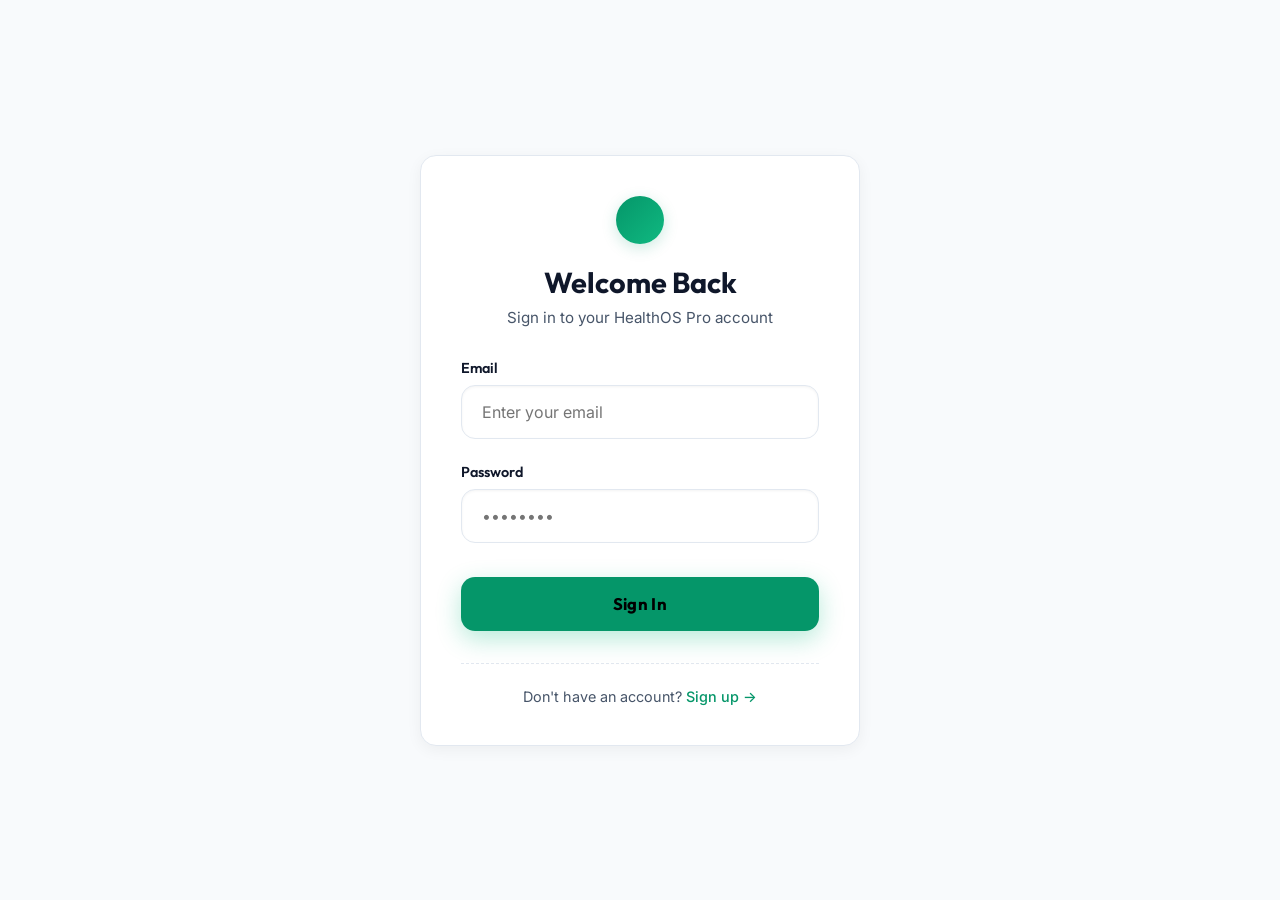
==== frontend/index.html @ f5442e74 "Initial commit" ====
<!DOCTYPE html>
<html lang="en">

<head>
    <meta charset="UTF-8">
    <meta name="viewport" content="width=device-width, initial-scale=1.0">
    <title>HealthOS Pro — AI-Powered Clinical Nutrition</title>
    <link rel="stylesheet" href="styles.css">
    <link
        href="https://fonts.googleapis.com/css2?family=Outfit:wght@300;400;500;600;700;800&family=Inter:ital,wght@0,300;0,400;0,500;1,300&display=swap"
        rel="stylesheet">
    <script>
        if (!localStorage.getItem('healthos_token')) {
            window.location.href = 'login.html';
        }
    </script>
</head>

<body>
    <div class="app">
        <header class="header">
            <div style="display: flex; justify-content: space-between; align-items: center; margin-bottom: 28px;">
                <div class="logo" style="margin-bottom: 0;">
                    <div class="logo-dot"></div>
                    <span>HealthOS Pro</span>
                </div>
                <button class="btn-secondary logout-btn" onclick="logout()">Logout</button>
            </div>
            <h1>Clinical Nutrition &<br><span>Smart Meal Planner</span></h1>
            <p class="subtitle">Personalized clinical insights · Evidence-based protocols · Condition-specific guidance</p>
            <div class="model-strip">
                <div class="mbadge green">🧬 Precision Nutrition</div>
                <div class="mbadge blue">🔬 Nutrient Analysis</div>
                <div class="mbadge amber">📊 Evidence-Based Guidelines</div>
            </div>
        </header>

        <div class="progress-wrap">
            <div class="progress-bar">
                <div class="progress-fill" id="pFill"></div>
            </div>
            <div class="progress-label" id="pLabel">Step 1 of 4</div>
        </div>

        <div class="api-settings" style="display: none;">
            <span class="api-label">AI Model:</span>
            <select id="aiProvider" class="api-select">
                <option value="openrouter">OpenRouter (Free / Gemini)</option>
                <option value="mock">Smart Mock AI (Offline)</option>
            </select>
            <input type="text" id="apiKey" placeholder="API Key (optional - for OpenRouter)" class="api-input">
            <button class="btn-secondary" onclick="saveApiSettings()">Save</button>
            <span class="api-badge" id="apiStatus">AI Ready</span>
        </div>

        <!-- ==================== Step 1 ==================== -->
        <div class="step active" id="step1">
            <div class="step-tag">Step 1 — Physical Stats</div>
            <div class="step-title">Your basic measurements</div>
            <div class="field-row">
                <div class="field-group">
                    <div class="field-label">Age</div>
                    <div class="input-wrap">
                        <input type="number" id="age" placeholder="e.g. 28" min="1" max="120">
                        <span class="unit">yrs</span>
                    </div>
                </div>
                <div class="field-group">
                    <div class="field-label">Weight</div>
                    <div class="input-wrap">
                        <input type="number" id="weight" placeholder="e.g. 70" min="1" max="300">
                        <span class="unit">kg</span>
                    </div>
                </div>
                <div class="field-group">
                    <div class="field-label">Height</div>
                    <div class="input-wrap">
                        <input type="number" id="height" placeholder="e.g. 170" min="50" max="250">
                        <span class="unit">cm</span>
                    </div>
                </div>
            </div>

            <!-- Redesigned Gender Selection -->
            <div class="field-group">
                <div class="field-label">Biological Sex</div>
                <div class="gender-grid">
                    <div class="gender-card male-card" onclick="pickGender('Male', this)">
                        <div class="gender-check-badge">✓</div>
                        <div class="gender-icon">♂</div>
                        <div class="gender-name">Male</div>
                    </div>
                    <div class="gender-card female-card" onclick="pickGender('Female', this)">
                        <div class="gender-check-badge">✓</div>
                        <div class="gender-icon">♀</div>
                        <div class="gender-name">Female</div>
                    </div>
                    <div class="gender-card other-card" onclick="pickGender('Other', this)">
                        <div class="gender-check-badge">✓</div>
                        <div class="gender-icon">⚧</div>
                        <div class="gender-name">Other</div>
                    </div>
                </div>
            </div>

            <div id="e1" class="error-container"></div>
            <div class="nav-row">
                <div></div>
                <button class="btn btn-primary" onclick="go(1,2)">Continue →</button>
            </div>
        </div>

        <!-- ==================== Step 2 ==================== -->
        <div class="step" id="step2">
            <div class="step-tag">Step 2 — Activity Level</div>
            <div class="step-title">How active are you?</div>
            <div class="grid-2" id="actGrid">
                <div class="choice-card" data-val="Sedentary" onclick="pick('activity',this)">
                    <div class="check-badge">✓</div>
                    <div class="choice-icon">🛋️</div>
                    <div class="choice-name">Sedentary</div>
                    <div class="choice-desc">Desk job, little or no exercise</div>
                </div>
                <div class="choice-card" data-val="Lightly Active" onclick="pick('activity',this)">
                    <div class="check-badge">✓</div>
                    <div class="choice-icon">🚶</div>
                    <div class="choice-name">Lightly Active</div>
                    <div class="choice-desc">Light exercise 1–3 days/week</div>
                </div>
                <div class="choice-card" data-val="Moderately Active" onclick="pick('activity',this)">
                    <div class="check-badge">✓</div>
                    <div class="choice-icon">🏃</div>
                    <div class="choice-name">Moderately Active</div>
                    <div class="choice-desc">Moderate exercise 3–5 days/week</div>
                </div>
                <div class="choice-card" data-val="Very Active" onclick="pick('activity',this)">
                    <div class="check-badge">✓</div>
                    <div class="choice-icon">🏋️</div>
                    <div class="choice-name">Very Active</div>
                    <div class="choice-desc">Hard exercise 6–7 days/week</div>
                </div>
                <div class="choice-card" data-val="Extremely Active" onclick="pick('activity',this)">
                    <div class="check-badge">✓</div>
                    <div class="choice-icon">🔥</div>
                    <div class="choice-name">Extremely Active</div>
                    <div class="choice-desc">Physical job or twice-daily training</div>
                </div>
            </div>
            <div id="e2" class="error-container"></div>
            <div class="nav-row">
                <button class="btn btn-ghost" onclick="go(2,1)">← Back</button>
                <button class="btn btn-primary" onclick="go(2,3)">Continue →</button>
            </div>
        </div>

        <!-- ==================== Step 3 ==================== -->
        <div class="step" id="step3">
            <div class="step-tag">Step 3 — Dietary Preference</div>
            <div class="step-title">What do you eat?</div>
            <div class="grid-3" id="dietGrid">
                <div class="choice-card" data-val="Omnivore" onclick="pick('diet',this)">
                    <div class="check-badge">✓</div>
                    <div class="choice-icon">🥗</div>
                    <div class="choice-name">Omnivore</div>
                    <div class="choice-desc">Everything incl. meat</div>
                </div>
                <div class="choice-card" data-val="Vegetarian" onclick="pick('diet',this)">
                    <div class="check-badge">✓</div>
                    <div class="choice-icon">🥦</div>
                    <div class="choice-name">Vegetarian</div>
                    <div class="choice-desc">No meat, includes dairy</div>
                </div>
                <div class="choice-card" data-val="Vegan" onclick="pick('diet',this)">
                    <div class="check-badge">✓</div>
                    <div class="choice-icon">🌱</div>
                    <div class="choice-name">Vegan</div>
                    <div class="choice-desc">Plant-based only</div>
                </div>
                <div class="choice-card" data-val="Pescatarian" onclick="pick('diet',this)">
                    <div class="check-badge">✓</div>
                    <div class="choice-icon">🐟</div>
                    <div class="choice-name">Pescatarian</div>
                    <div class="choice-desc">Vegetarian + seafood</div>
                </div>
                <div class="choice-card" data-val="Keto" onclick="pick('diet',this)">
                    <div class="check-badge">✓</div>
                    <div class="choice-icon">🥑</div>
                    <div class="choice-name">Keto</div>
                    <div class="choice-desc">High fat, very low carb</div>
                </div>
                <div class="choice-card" data-val="Gluten-Free" onclick="pick('diet',this)">
                    <div class="check-badge">✓</div>
                    <div class="choice-icon">🌾</div>
                    <div class="choice-name">Gluten-Free</div>
                    <div class="choice-desc">No gluten grains</div>
                </div>
            </div>
            <div id="e3" class="error-container"></div>
            <div class="nav-row">
                <button class="btn btn-ghost" onclick="go(3,2)">← Back</button>
                <button class="btn btn-primary" onclick="go(3,4)">Continue →</button>
            </div>
        </div>

        <!-- ==================== Step 4 ==================== -->
        <div class="step" id="step4">
            <div class="step-tag">Step 4 — Health Flags</div>
            <div class="step-title">Allergies & chronic conditions</div>
            <div class="field-group">
                <div class="field-label">Food Allergies</div>
                <div class="tag-grid" id="allergyGrid">
                    <div class="tag-chip danger" data-val="Nuts" onclick="tog('allergy',this)">Nuts</div>
                    <div class="tag-chip danger" data-val="Dairy" onclick="tog('allergy',this)">Dairy</div>
                    <div class="tag-chip danger" data-val="Gluten" onclick="tog('allergy',this)">Gluten</div>
                    <div class="tag-chip danger" data-val="Shellfish" onclick="tog('allergy',this)">Shellfish</div>
                    <div class="tag-chip danger" data-val="Eggs" onclick="tog('allergy',this)">Eggs</div>
                    <div class="tag-chip danger" data-val="Soy" onclick="tog('allergy',this)">Soy</div>
                    <div class="tag-chip danger" data-val="None" onclick="tog('allergy',this)">✓ None</div>
                </div>
            </div>
            <div class="divider"></div>
            <div class="field-group">
                <div class="field-label">Chronic Conditions</div>
                <div class="tag-grid" id="condGrid">
                    <div class="tag-chip" data-val="Type 2 Diabetes" onclick="tog('condition',this)">Type 2 Diabetes
                    </div>
                    <div class="tag-chip" data-val="Hypertension" onclick="tog('condition',this)">Hypertension</div>
                    <div class="tag-chip" data-val="High Cholesterol" onclick="tog('condition',this)">High
                        Cholesterol</div>
                    <div class="tag-chip" data-val="Thyroid Disorder" onclick="tog('condition',this)">Thyroid
                        Disorder</div>
                    <div class="tag-chip" data-val="PCOS" onclick="tog('condition',this)">PCOS</div>
                    <div class="tag-chip" data-val="IBS" onclick="tog('condition',this)">IBS</div>
                    <div class="tag-chip" data-val="Asthma" onclick="tog('condition',this)">Asthma</div>
                    <div class="tag-chip" data-val="Arthritis" onclick="tog('condition',this)">Arthritis</div>
                    <div class="tag-chip" data-val="CKD" onclick="tog('condition',this)">Chronic Kidney Disease</div>
                    <div class="tag-chip" data-val="Celiac" onclick="tog('condition',this)">Celiac Disease</div>
                    <div class="tag-chip" data-val="Crohns" onclick="tog('condition',this)">Crohn's Disease</div>
                    <div class="tag-chip" data-val="Osteoporosis" onclick="tog('condition',this)">Osteoporosis</div>
                    <div class="tag-chip" data-val="None" onclick="tog('condition',this)">✓ None</div>
                </div>
            </div>
            <div id="e4" class="error-container"></div>
            <div class="nav-row">
                <button class="btn btn-ghost" onclick="go(4,3)">← Back</button>
                <button class="btn btn-primary" onclick="go(4,5)">Generate My Plan</button>
            </div>
        </div>

        <!-- ==================== Step 5: Results ==================== -->
        <div class="step" id="step5">
            <div class="step-tag">✓ Your Personalised Plan</div>
            <div class="step-title">Health Profile & Clinical Insights</div>
            <div class="engine-strip">
                <span><strong>☤ Rule Engine:</strong> Evidence-based limits · <strong>Condition Protocols:</strong>
                    Active · <strong>Indian Food DB:</strong> Enabled</span>
            </div>

            <!-- Stats Card -->
            <div class="result-card">
                <div class="result-label">Physical Stats & Targets</div>
                <div id="physRows"></div>
            </div>

            <!-- Charts Row -->
            <div class="charts-row">
                <div class="result-card chart-card">
                    <div class="result-label">Macro Breakdown</div>
                    <div style="display:flex;align-items:center;justify-content:center;gap:24px;flex-wrap:wrap;">
                        <canvas id="macroChart" width="200" height="200"></canvas>
                        <div class="macro-legend">
                            <div class="legend-item"><span class="legend-dot" style="background:#3b82f6;"></span>Carbs
                            </div>
                            <div class="legend-item"><span class="legend-dot" style="background:#10b981;"></span>Protein
                            </div>
                            <div class="legend-item"><span class="legend-dot" style="background:#f59e0b;"></span>Fat
                            </div>
                        </div>
                    </div>
                </div>
                <div class="result-card chart-card">
                    <div class="result-label">Weekly Calorie Estimate</div>
                    <canvas id="calorieChart" width="380" height="160" style="max-width:100%;"></canvas>
                </div>
            </div>

            <!-- Nutrients -->
            <div class="result-card">
                <div class="result-label">Daily Nutrient Breakdown</div>
                <div class="nutrient-grid" id="nutGrid"></div>
            </div>

            <!-- Condition Banners -->
            <div id="condBanners"></div>

            <!-- Meal Plan Tabs -->
            <div class="result-card">
                <div class="result-label">Meal Plan (Incl. Indian Foods)</div>
                <div class="tab-bar">
                    <button class="tab-btn active" data-tab="daily" onclick="switchTab('daily')">Daily Plan</button>
                    <button class="tab-btn" data-tab="weekly" onclick="switchTab('weekly')">Weekly Overview</button>
                </div>
                <div class="tab-panel active" id="tab-daily"></div>
                <div class="tab-panel" id="tab-weekly"></div>
            </div>

            <!-- Clinical Insights Section -->
            <div class="ai-section">
                <div class="result-label" style="color:var(--accent)">
                    ☤ Clinical Nutrition Insights
                    <span id="aiModelBadge" class="ai-badge-small">Advanced Protocol</span>
                </div>
                <div class="ai-text" id="aiText">
                    <div class="loading-spinner">
                        <div class="dot-spin"></div>
                        <span>Generating personalized clinical protocol...</span>
                    </div>
                </div>
            </div>

            <div class="nav-row">
                <button class="btn btn-ghost" onclick="startOver()">← Start Over</button>
                <button class="btn btn-primary" onclick="window.print()">Save / Print</button>
            </div>
        </div>
    </div>
    <script src="script.js"></script>
</body>

</html>
---- frontend/styles.css ----
:root {
    --bg: #f8fafc;
    --surface: #ffffff;
    --surface2: #f1f5f9;
    --border: #e2e8f0;
    --accent: #059669;
    --accent2: #2563eb;
    --accent3: #dc2626;
    --amber: #d97706;
    --purple: #7c3aed;
    --text: #0f172a;
    --text-muted: #475569;
    --text-dim: #64748b;
    --radius: 16px;
    --glow: 0 0 15px rgba(5, 150, 105, 0.1);
    --glass-shadow: 0 4px 15px 0 rgba(0, 0, 0, 0.05);
    --glass-border: 1px solid #e2e8f0;
}

* {
    box-sizing: border-box;
    margin: 0;
    padding: 0;
}

body {
    background: var(--bg);
    color: var(--text);
    font-family: 'Inter', sans-serif;
    min-height: 100vh;
    overflow-x: hidden;
    position: relative;
    -webkit-font-smoothing: antialiased;
}

/* Background element removed for light mode */

h1, h2, h3, h4, .step-title {
    font-family: 'Outfit', sans-serif;
}

.app {
    position: relative;
    z-index: 1;
    max-width: 960px;
    margin: 0 auto;
    padding: 60px 20px 80px;
}

/* Glass panel utility */
.glass-panel {
    background: var(--surface);
    backdrop-filter: blur(16px);
    -webkit-backdrop-filter: blur(16px);
    border: var(--glass-border);
    border-radius: var(--radius);
    box-shadow: var(--glass-shadow);
}

.header {
    text-align: center;
    margin-bottom: 60px;
    animation: fadeDown 0.8s ease both;
}

.logo {
    display: inline-flex;
    align-items: center;
    gap: 12px;
    margin-bottom: 24px;
    font-family: 'Outfit', sans-serif;
    font-weight: 700;
    font-size: 16px;
    letter-spacing: 0.2em;
    text-transform: uppercase;
    color: var(--accent);
}

.logo-dot {
    width: 10px;
    height: 10px;
    background: var(--accent);
    border-radius: 50%;
    box-shadow: 0 0 15px var(--accent);
    animation: blink 2s ease-in-out infinite;
}

@keyframes blink {
    0%, 100% { opacity: 1; box-shadow: 0 0 15px var(--accent); }
    50% { opacity: 0.4; box-shadow: 0 0 5px var(--accent); }
}

h1 {
    font-size: clamp(2.5rem, 6vw, 4rem);
    font-weight: 700;
    line-height: 1.1;
    letter-spacing: -0.03em;
    margin-bottom: 16px;
    color: var(--text);
}

h1 span {
    background: linear-gradient(135deg, var(--accent) 0%, #10b981 100%);
    background-clip: text;
    -webkit-background-clip: text;
    -webkit-text-fill-color: transparent;
}

.subtitle {
    font-size: 1.05rem;
    color: var(--text-muted);
    font-weight: 400;
    max-width: 500px;
    margin: 0 auto;
    line-height: 1.6;
}

.model-strip {
    display: flex;
    align-items: center;
    justify-content: center;
    gap: 10px;
    flex-wrap: wrap;
    margin-top: 24px;
}

.mbadge {
    display: inline-flex;
    align-items: center;
    gap: 6px;
    border-radius: 99px;
    padding: 6px 14px;
    font-size: 12px;
    font-family: 'Outfit', sans-serif;
    font-weight: 600;
    letter-spacing: 0.05em;
    backdrop-filter: blur(8px);
}

.mbadge.purple {
    background: rgba(139, 92, 246, 0.1);
    border: 1px solid rgba(139, 92, 246, 0.3);
    color: #c4b5fd;
    box-shadow: 0 0 10px rgba(139, 92, 246, 0.1);
}

.mbadge.green {
    background: rgba(16, 185, 129, 0.1);
    border: 1px solid rgba(16, 185, 129, 0.3);
    color: #6ee7b7;
    box-shadow: 0 0 10px rgba(16, 185, 129, 0.1);
}

.mbadge.blue {
    background: rgba(59, 130, 246, 0.1);
    border: 1px solid rgba(59, 130, 246, 0.3);
    color: #93c5fd;
}

.mbadge.amber {
    background: rgba(245, 158, 11, 0.1);
    border: 1px solid rgba(245, 158, 11, 0.3);
    color: #fcd34d;
}

/* Progress bar */
.progress-wrap {
    display: flex;
    align-items: center;
    gap: 16px;
    margin-bottom: 48px;
    animation: fadeUp 0.6s ease 0.2s both;
}

.progress-bar {
    flex: 1;
    height: 6px;
    background: rgba(255, 255, 255, 0.05);
    border-radius: 99px;
    overflow: hidden;
    box-shadow: inset 0 1px 3px rgba(0,0,0,0.5);
}

.progress-fill {
    height: 100%;
    background: linear-gradient(90deg, var(--accent), #34d399);
    border-radius: 99px;
    transition: width 0.6s cubic-bezier(0.16, 1, 0.3, 1);
    width: 0%;
    box-shadow: 0 0 10px var(--accent);
}

.progress-label {
    font-family: 'Outfit', sans-serif;
    font-size: 13px;
    font-weight: 600;
    color: var(--text-muted);
    letter-spacing: 0.05em;
    white-space: nowrap;
}

.step {
    display: none;
    animation: slideIn 0.5s cubic-bezier(0.16, 1, 0.3, 1) both;
}

.step.active {
    display: block;
}

@keyframes slideIn {
    from { opacity: 0; transform: translateX(40px) scale(0.98); }
    to { opacity: 1; transform: translateX(0) scale(1); }
}

.step-tag {
    display: inline-flex;
    align-items: center;
    gap: 8px;
    background: rgba(16, 185, 129, 0.1);
    border: 1px solid rgba(16, 185, 129, 0.3);
    border-radius: 99px;
    padding: 6px 16px;
    font-size: 12px;
    font-family: 'Outfit', sans-serif;
    font-weight: 600;
    letter-spacing: 0.1em;
    text-transform: uppercase;
    color: #6ee7b7;
    margin-bottom: 24px;
}

.step-title {
    font-size: 2rem;
    font-weight: 600;
    margin-bottom: 12px;
    line-height: 1.2;
    color: var(--text);
}

.step-desc {
    font-size: 1rem;
    color: var(--text-muted);
    margin-bottom: 32px;
    line-height: 1.6;
}

.grid-2, .grid-3 {
    display: grid;
    gap: 16px;
}

.grid-2 { grid-template-columns: repeat(2, 1fr); }
.grid-3 { grid-template-columns: repeat(3, 1fr); }

@media (max-width: 640px) {
    .grid-2 { grid-template-columns: 1fr; }
    .grid-3 { grid-template-columns: repeat(2, 1fr); }
}

@media (max-width: 480px) {
    .grid-3 { grid-template-columns: 1fr; }
}

.field-group {
    display: flex;
    flex-direction: column;
    gap: 10px;
    margin-bottom: 24px;
}

.field-label {
    font-size: 13px;
    font-family: 'Outfit', sans-serif;
    font-weight: 600;
    letter-spacing: 0.05em;
    text-transform: uppercase;
    color: var(--text-muted);
}

.field-row {
    display: grid;
    grid-template-columns: repeat(3, 1fr);
    gap: 16px;
}

@media (max-width: 640px) {
    .field-row { grid-template-columns: 1fr; }
}

.input-wrap { position: relative; }

.input-wrap .unit {
    position: absolute;
    right: 16px;
    top: 50%;
    transform: translateY(-50%);
    font-size: 14px;
    color: var(--text-muted);
    font-weight: 500;
    pointer-events: none;
}

input[type="number"],
input[type="text"],
input[type="email"],
input[type="password"],
select {
    width: 100%;
    background: #ffffff;
    border: 1px solid var(--border);
    border-radius: 14px;
    padding: 16px 20px;
    color: var(--text);
    font-family: 'Inter', sans-serif;
    font-size: 1rem;
    outline: none;
    transition: all 0.3s cubic-bezier(0.16, 1, 0.3, 1);
    box-shadow: inset 0 1px 3px rgba(0,0,0,0.05);
}

input:focus, select:focus {
    border-color: var(--accent);
    background: #f8fafc;
    box-shadow: 0 0 0 4px rgba(5, 150, 105, 0.1), inset 0 1px 3px rgba(0,0,0,0.05);
    transform: translateY(-1px);
}

.choice-card {
    background: var(--surface);
    border: 1px solid var(--border);
    border-radius: var(--radius);
    padding: 20px;
    cursor: pointer;
    transition: all 0.3s cubic-bezier(0.16, 1, 0.3, 1);
    position: relative;
    overflow: hidden;
    box-shadow: 0 2px 8px rgba(0,0,0,0.03);
}

.choice-card:hover {
    border-color: #cbd5e1;
    transform: translateY(-3px);
    box-shadow: 0 10px 20px rgba(0,0,0,0.06);
}

.choice-card.selected {
    border-color: var(--accent);
    background: rgba(16, 185, 129, 0.08);
    box-shadow: 0 0 0 1px var(--accent), var(--glow), 0 10px 20px rgba(0,0,0,0.2);
    transform: translateY(-3px);
}

.check-badge {
    position: absolute;
    top: 14px;
    right: 14px;
    width: 24px;
    height: 24px;
    background: var(--accent);
    border-radius: 50%;
    display: flex;
    align-items: center;
    justify-content: center;
    opacity: 0;
    transition: opacity 0.3s, transform 0.3s;
    color: #000;
    font-size: 14px;
    font-weight: 700;
    transform: scale(0.5);
}

.choice-card.selected .check-badge {
    opacity: 1;
    transform: scale(1);
}

.choice-name {
    font-family: 'Outfit', sans-serif;
    font-weight: 600;
    font-size: 1.05rem;
    color: var(--text);
    margin-bottom: 6px;
}

.choice-desc {
    font-size: 0.85rem;
    color: var(--text-muted);
    line-height: 1.5;
}

.tag-grid {
    display: flex;
    flex-wrap: wrap;
    gap: 12px;
}

.tag-chip {
    padding: 10px 18px;
    background: var(--surface);
    border: 1px solid var(--border);
    border-radius: 99px;
    font-size: 0.9rem;
    font-weight: 500;
    cursor: pointer;
    transition: all 0.3s;
    box-shadow: 0 1px 3px rgba(0,0,0,0.05);
}

.tag-chip:hover {
    border-color: rgba(16, 185, 129, 0.4);
    background: rgba(16, 185, 129, 0.05);
    transform: translateY(-2px);
}

.tag-chip.selected {
    background: rgba(16, 185, 129, 0.15);
    border-color: var(--accent);
    color: #6ee7b7;
    box-shadow: 0 4px 12px rgba(16, 185, 129, 0.2);
}

.tag-chip.danger.selected {
    background: rgba(239, 68, 68, 0.15);
    border-color: var(--accent3);
    color: #fca5a5;
    box-shadow: 0 4px 12px rgba(239, 68, 68, 0.2);
}

.btn {
    font-family: 'Outfit', sans-serif;
    font-weight: 600;
    font-size: 1rem;
    letter-spacing: 0.02em;
    border: none;
    border-radius: 14px;
    padding: 16px 32px;
    cursor: pointer;
    transition: all 0.3s cubic-bezier(0.16, 1, 0.3, 1);
    display: inline-flex;
    align-items: center;
    justify-content: center;
    gap: 10px;
    text-decoration: none;
}

.btn-ghost {
    background: transparent;
    color: var(--text-muted);
    border: 1px solid var(--border);
}

.btn-ghost:hover {
    border-color: rgba(255, 255, 255, 0.3);
    color: #fff;
    background: rgba(255, 255, 255, 0.05);
}

.btn-primary {
    background: linear-gradient(135deg, var(--accent) 0%, #059669 100%);
    color: #000;
    box-shadow: 0 8px 25px rgba(16, 185, 129, 0.3);
    font-weight: 700;
}

.btn-primary:hover {
    transform: translateY(-2px);
    box-shadow: 0 12px 30px rgba(16, 185, 129, 0.4);
    background: linear-gradient(135deg, #34d399 0%, var(--accent) 100%);
}

.btn-primary:active {
    transform: translateY(1px);
}

.btn-full {
    width: 100%;
}

.btn-secondary {
    background: var(--surface);
    color: var(--text);
    border: 1px solid var(--border);
    padding: 8px 16px;
    font-size: 0.85rem;
    border-radius: 10px;
    cursor: pointer;
    box-shadow: 0 1px 3px rgba(0,0,0,0.05);
}

.btn-secondary:hover {
    background: rgba(255, 255, 255, 0.15);
}

.nav-row {
    display: flex;
    align-items: center;
    justify-content: space-between;
    margin-top: 48px;
    gap: 16px;
    padding-top: 24px;
    border-top: 1px solid var(--border);
}

.result-card {
    background: var(--surface);
    border: var(--glass-border);
    border-radius: 20px;
    padding: 28px;
    margin-bottom: 20px;
    animation: fadeUp 0.6s ease both;
    backdrop-filter: blur(16px);
    box-shadow: var(--glass-shadow);
}

.result-label {
    font-size: 12px;
    font-family: 'Outfit', sans-serif;
    font-weight: 700;
    letter-spacing: 0.1em;
    text-transform: uppercase;
    color: var(--text-muted);
    margin-bottom: 20px;
    display: flex;
    align-items: center;
    gap: 12px;
}

.result-label::after {
    content: '';
    flex: 1;
    height: 1px;
    background: linear-gradient(90deg, var(--border), transparent);
}

.result-row {
    display: flex;
    justify-content: space-between;
    padding: 12px 0;
    border-bottom: 1px dashed rgba(255, 255, 255, 0.1);
    font-size: 1rem;
}

.result-row:last-child {
    border-bottom: none;
}

.nutrient-grid {
    display: grid;
    grid-template-columns: repeat(auto-fit, minmax(200px, 1fr));
    gap: 16px;
}

.nutrient-item {
    background: var(--surface2);
    border: 1px solid var(--border);
    border-radius: 16px;
    padding: 16px;
    transition: transform 0.3s;
}

.nutrient-item:hover {
    transform: translateY(-2px);
    background: var(--surface);
    box-shadow: 0 4px 12px rgba(0,0,0,0.05);
}

.nutrient-bar-bg {
    height: 6px;
    background: rgba(255, 255, 255, 0.1);
    border-radius: 99px;
    overflow: hidden;
    margin-top: 10px;
}

.nutrient-bar {
    height: 100%;
    border-radius: 99px;
    transition: width 1s cubic-bezier(0.16, 1, 0.3, 1);
    width: 0;
    background: linear-gradient(90deg, var(--accent2), #60a5fa);
    box-shadow: 0 0 10px rgba(59, 130, 246, 0.5);
}

.condition-banner {
    border-radius: 16px;
    padding: 20px 24px;
    margin-bottom: 20px;
    background: linear-gradient(135deg, rgba(16, 185, 129, 0.1) 0%, rgba(16, 185, 129, 0.02) 100%);
    border: 1px solid rgba(16, 185, 129, 0.2);
    backdrop-filter: blur(10px);
    box-shadow: 0 8px 20px rgba(0,0,0,0.15);
}

.tab-bar {
    display: flex;
    gap: 8px;
    background: rgba(0, 0, 0, 0.3);
    border-radius: 14px;
    padding: 6px;
    margin-bottom: 24px;
    border: 1px solid var(--border);
}

.tab-btn {
    flex: 1;
    padding: 12px;
    background: transparent;
    color: var(--text-muted);
    font-family: 'Outfit', sans-serif;
    font-weight: 600;
    border-radius: 10px;
    cursor: pointer;
    transition: all 0.3s;
    border: none;
}

.tab-btn:hover:not(.active) {
    background: rgba(255, 255, 255, 0.05);
    color: #fff;
}

.tab-btn.active {
    background: rgba(255, 255, 255, 0.1);
    color: #fff;
    box-shadow: 0 4px 12px rgba(0,0,0,0.1);
    border: 1px solid rgba(255, 255, 255, 0.05);
}

.tab-panel { display: none; }
.tab-panel.active { display: block; animation: fadeUp 0.4s ease; }

.day-card {
    background: rgba(0, 0, 0, 0.2);
    border: 1px solid rgba(255, 255, 255, 0.05);
    border-radius: 16px;
    padding: 20px;
    margin-bottom: 16px;
}

.meal-row {
    display: flex;
    gap: 16px;
    padding: 12px 0;
    border-bottom: 1px solid rgba(255, 255, 255, 0.05);
}

.meal-row:last-child {
    border-bottom: none;
}

.meal-time {
    font-size: 0.85rem;
    color: var(--text-muted);
    min-width: 80px;
    font-weight: 500;
}

.engine-strip {
    background: var(--surface2);
    border: 1px solid var(--border);
    border-radius: 12px;
    padding: 12px 16px;
    margin-bottom: 20px;
    font-size: 0.85rem;
    color: var(--text-muted);
}

.ai-section {
    background: var(--surface2);
    border: 1px solid var(--border);
    border-radius: 20px;
    padding: 32px;
    animation: fadeUp 0.6s ease 0.4s both;
    box-shadow: 0 4px 15px rgba(0,0,0,0.05);
}

.ai-text {
    font-size: 1rem;
    line-height: 1.8;
    color: var(--text-muted);
}

.ai-text strong {
    color: var(--text);
    font-weight: 600;
}

.api-settings {
    background: var(--surface);
    border: var(--glass-border);
    backdrop-filter: blur(12px);
    border-radius: 16px;
    padding: 16px 24px;
    margin-bottom: 32px;
    display: flex;
    gap: 16px;
    align-items: center;
    flex-wrap: wrap;
    box-shadow: 0 8px 24px rgba(0,0,0,0.15);
}

.api-label {
    font-size: 0.85rem;
    font-family: 'Outfit', sans-serif;
    color: var(--text-dim);
    font-weight: 500;
}

.api-select, .api-input {
    background: rgba(0, 0, 0, 0.4);
    border: 1px solid rgba(255, 255, 255, 0.1);
    border-radius: 10px;
    padding: 10px 16px;
    color: #fff;
    font-size: 0.9rem;
}

.api-input {
    flex: 2;
    min-width: 250px;
}

.api-badge, .ai-badge-small {
    font-size: 0.8rem;
    color: #6ee7b7;
    background: rgba(16, 185, 129, 0.15);
    padding: 6px 12px;
    border-radius: 99px;
    font-weight: 600;
    border: 1px solid rgba(16, 185, 129, 0.3);
}

.ai-badge-small {
    font-size: 11px;
    margin-left: 12px;
}

.loading-spinner {
    display: flex;
    align-items: center;
    gap: 16px;
    color: var(--text-muted);
}

.dot-spin {
    width: 24px;
    height: 24px;
    border: 3px solid rgba(255, 255, 255, 0.1);
    border-top-color: var(--accent);
    border-radius: 50%;
    animation: spin 0.8s cubic-bezier(0.5, 0, 0.5, 1) infinite;
}

@keyframes spin {
    to { transform: rotate(360deg); }
}

.error-container { margin-top: 16px; }

.error-msg {
    background: rgba(239, 68, 68, 0.15);
    border: 1px solid rgba(239, 68, 68, 0.3);
    border-radius: 12px;
    padding: 14px 20px;
    font-size: 0.9rem;
    color: #fca5a5;
    display: flex;
    align-items: center;
    gap: 10px;
    animation: fadeUp 0.3s ease;
}

.error-text {
    display: none;
    color: #fca5a5;
    background: rgba(239, 68, 68, 0.15);
    border: 1px solid rgba(239, 68, 68, 0.3);
    padding: 10px;
    border-radius: 8px;
    font-size: 0.85rem;
    margin-top: 5px;
}

/* =========================================
   LOGIN PAGE SPECIFIC STYLES
   ========================================= */

body.login-page {
    display: flex;
    align-items: center;
    justify-content: center;
    padding: 20px;
}

.login-wrapper {
    width: 100%;
    max-width: 440px;
    z-index: 10;
    position: relative;
    animation: fadeUp 0.6s cubic-bezier(0.16, 1, 0.3, 1) both;
}

.login-card {
    padding: 40px;
}

.login-header {
    text-align: center;
    margin-bottom: 32px;
}

.login-header .logo-dot {
    width: 48px;
    height: 48px;
    margin: 0 auto 20px;
    background: linear-gradient(135deg, var(--accent) 0%, #10b981 100%);
    box-shadow: 0 4px 15px rgba(5, 150, 105, 0.2);
}

.login-header h2 {
    font-size: 1.8rem;
    font-weight: 700;
    color: var(--text);
    margin-bottom: 8px;
}

.login-header p {
    color: var(--text-muted);
    font-size: 0.95rem;
}

.login-form .form-group {
    margin-bottom: 24px;
}

.login-form label {
    display: block;
    margin-bottom: 8px;
    font-size: 0.9rem;
    font-family: 'Outfit', sans-serif;
    color: var(--text);
    font-weight: 600;
}

.login-form .btn {
    margin-top: 10px;
    height: 54px;
    font-size: 1.05rem;
}

.login-footer {
    margin-top: 32px;
    text-align: center;
    border-top: 1px dashed var(--border);
    padding-top: 24px;
}

.login-footer p {
    color: var(--text-muted);
    font-size: 0.9rem;
}

.login-footer a {
    color: var(--accent);
    text-decoration: none;
    font-weight: 500;
    transition: color 0.2s;
}

.login-footer a:hover {
    color: #6ee7b7;
    text-decoration: underline;
}

.api-note {
    margin-top: 16px;
    font-size: 0.8rem;
    color: var(--text-dim);
    background: rgba(255, 255, 255, 0.05);
    padding: 8px;
    border-radius: 8px;
}

/* Loader */
.loader {
    width: 20px;
    height: 20px;
    border: 2px solid rgba(0, 0, 0, 0.2);
    border-top-color: #000;
    border-radius: 50%;
    animation: spin 0.8s linear infinite;
}

/* Background Shapes */
.bg-shape {
    display: none;
}
/* Animations */
@keyframes fadeDown {
    from { opacity: 0; transform: translateY(-20px); }
    to { opacity: 1; transform: translateY(0); }
}

@keyframes fadeUp {
    from { opacity: 0; transform: translateY(20px); }
    to { opacity: 1; transform: translateY(0); }
}

.divider {
    height: 1px;
    background: linear-gradient(90deg, transparent, rgba(255,255,255,0.1), transparent);
    margin: 32px 0;
}

table.week-table {
    width: 100%;
    border-collapse: collapse;
}

.week-table th {
    font-family: 'Outfit', sans-serif;
    font-weight: 600;
    font-size: 0.8rem;
    color: var(--text-muted);
    padding: 12px;
    text-align: left;
    border-bottom: 2px solid rgba(255, 255, 255, 0.05);
}

.week-table td {
    padding: 16px 12px;
    border-bottom: 1px solid rgba(255, 255, 255, 0.05);
    color: #e2e8f0;
}

.week-table tr:hover td {
    background: rgba(255, 255, 255, 0.02);
}

.week-row-even td {
    background: rgba(255, 255, 255, 0.01);
}

/* =========================================
   GENDER CARD SELECTOR
   ========================================= */

.gender-grid {
    display: flex;
    gap: 16px;
    margin-top: 8px;
}

@media (max-width: 480px) {
    .gender-grid { flex-direction: column; }
}

.gender-card {
    flex: 1;
    position: relative;
    background: rgba(0, 0, 0, 0.3);
    border-radius: 20px;
    padding: 28px 16px 20px;
    cursor: pointer;
    text-align: center;
    border: 2px solid transparent;
    transition: all 0.35s cubic-bezier(0.16, 1, 0.3, 1);
    backdrop-filter: blur(10px);
    overflow: hidden;
}

.gender-card::before {
    content: '';
    position: absolute;
    inset: 0;
    border-radius: 18px;
    opacity: 0;
    transition: opacity 0.3s;
}

.gender-card:hover {
    transform: translateY(-4px);
    box-shadow: 0 12px 30px rgba(0,0,0,0.3);
}

.gender-icon {
    font-size: 2.5rem;
    margin-bottom: 10px;
    line-height: 1;
    transition: transform 0.3s;
}

.gender-card:hover .gender-icon {
    transform: scale(1.15);
}

.gender-name {
    font-family: 'Outfit', sans-serif;
    font-size: 1.05rem;
    font-weight: 700;
    color: #fff;
}

.gender-check-badge {
    position: absolute;
    top: 12px;
    right: 12px;
    width: 24px;
    height: 24px;
    border-radius: 50%;
    display: flex;
    align-items: center;
    justify-content: center;
    font-size: 14px;
    font-weight: 700;
    color: #000;
    opacity: 0;
    transform: scale(0.5);
    transition: opacity 0.3s, transform 0.3s;
}

.gender-card.selected .gender-check-badge {
    opacity: 1;
    transform: scale(1);
}

/* Male */
.male-card { border-color: rgba(59, 130, 246, 0.2); }
.male-card::before { background: linear-gradient(135deg, rgba(59,130,246,0.1), rgba(59,130,246,0.03)); }
.male-card:hover { border-color: rgba(59, 130, 246, 0.5); }
.male-card.selected {
    border-color: #3b82f6;
    background: rgba(59, 130, 246, 0.12);
    box-shadow: 0 0 0 2px rgba(59,130,246,0.3), 0 12px 30px rgba(0,0,0,0.3);
}
.male-card .gender-check-badge { background: #3b82f6; }
.male-card.selected .gender-icon { color: #93c5fd; }

/* Female */
.female-card { border-color: rgba(236, 72, 153, 0.2); }
.female-card::before { background: linear-gradient(135deg, rgba(236,72,153,0.1), rgba(236,72,153,0.03)); }
.female-card:hover { border-color: rgba(236, 72, 153, 0.5); }
.female-card.selected {
    border-color: #ec4899;
    background: rgba(236, 72, 153, 0.12);
    box-shadow: 0 0 0 2px rgba(236,72,153,0.3), 0 12px 30px rgba(0,0,0,0.3);
}
.female-card .gender-check-badge { background: #ec4899; }
.female-card.selected .gender-icon { color: #f9a8d4; }

/* Other */
.other-card { border-color: rgba(139, 92, 246, 0.2); }
.other-card::before { background: linear-gradient(135deg, rgba(139,92,246,0.1), rgba(139,92,246,0.03)); }
.other-card:hover { border-color: rgba(139, 92, 246, 0.5); }
.other-card.selected {
    border-color: #8b5cf6;
    background: rgba(139, 92, 246, 0.12);
    box-shadow: 0 0 0 2px rgba(139,92,246,0.3), 0 12px 30px rgba(0,0,0,0.3);
}
.other-card .gender-check-badge { background: #8b5cf6; }
.other-card.selected .gender-icon { color: #c4b5fd; }

/* =========================================
   CHARTS
   ========================================= */

.charts-row {
    display: grid;
    grid-template-columns: 240px 1fr;
    gap: 20px;
    margin-bottom: 20px;
}

@media (max-width: 700px) {
    .charts-row {
        grid-template-columns: 1fr;
    }
}

.chart-card {
    display: flex;
    flex-direction: column;
}

.macro-legend {
    display: flex;
    flex-direction: column;
    gap: 14px;
}

.legend-item {
    display: flex;
    align-items: center;
    gap: 10px;
    font-size: 0.95rem;
    color: var(--text-muted);
    font-weight: 500;
}

.legend-dot {
    width: 14px;
    height: 14px;
    border-radius: 50%;
    display: inline-block;
    flex-shrink: 0;
    box-shadow: 0 0 8px currentColor;
}

/* =========================================
   CONDITION BANNER VARIANTS
   ========================================= */

.condition-banner {
    font-size: 0.95rem;
    line-height: 1.6;
}

.cb-red { background: rgba(239, 68, 68, 0.08); border-color: rgba(239, 68, 68, 0.25); }
.cb-orange { background: rgba(249, 115, 22, 0.08); border-color: rgba(249, 115, 22, 0.25); }
.cb-yellow { background: rgba(245, 158, 11, 0.08); border-color: rgba(245, 158, 11, 0.25); }
.cb-blue { background: rgba(59, 130, 246, 0.08); border-color: rgba(59, 130, 246, 0.25); }
.cb-green { background: rgba(16, 185, 129, 0.08); border-color: rgba(16, 185, 129, 0.25); }
.cb-purple { background: rgba(139, 92, 246, 0.08); border-color: rgba(139, 92, 246, 0.25); }

/* =========================================
   MEAL TIME BADGES
   ========================================= */

.meal-row {
    display: flex;
    gap: 16px;
    padding: 14px 0;
    border-bottom: 1px dashed rgba(255, 255, 255, 0.07);
    align-items: center;
}

.meal-time-badge {
    flex-shrink: 0;
    font-size: 0.8rem;
    font-family: 'Outfit', sans-serif;
    font-weight: 600;
    padding: 5px 12px;
    border-radius: 99px;
    min-width: 110px;
    text-align: center;
}

.breakfast-badge { background: rgba(245, 158, 11, 0.15); color: #fcd34d; border: 1px solid rgba(245,158,11,0.3); }
.lunch-badge { background: rgba(59, 130, 246, 0.15); color: #93c5fd; border: 1px solid rgba(59,130,246,0.3); }
.snack-badge { background: rgba(139, 92, 246, 0.15); color: #c4b5fd; border: 1px solid rgba(139,92,246,0.3); }
.dinner-badge { background: rgba(16, 185, 129, 0.15); color: #6ee7b7; border: 1px solid rgba(16,185,129,0.3); }

.meal-info { flex: 1; }
.meal-name { font-size: 0.95rem; font-weight: 500; color: #fff; }
.meal-cal { font-size: 0.8rem; color: var(--text-muted); margin-top: 3px; }

.day-header-label {
    font-family: 'Outfit', sans-serif;
    font-weight: 700;
    font-size: 1rem;
    color: var(--text-muted);
    margin-bottom: 16px;
    padding-bottom: 12px;
    border-bottom: 1px dashed rgba(255, 255, 255, 0.08);
}

.choice-icon {
    font-size: 1.6rem;
    margin-bottom: 8px;
}
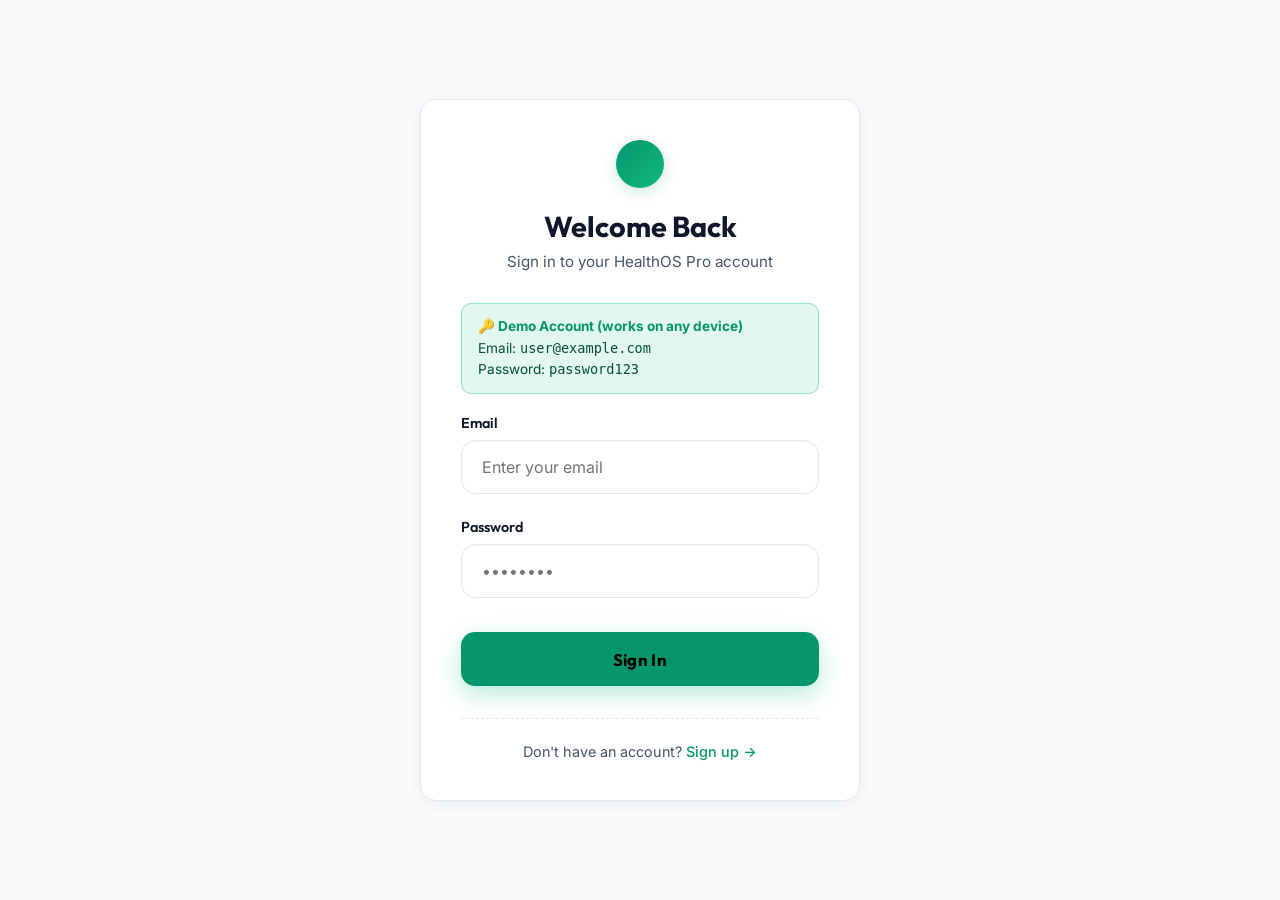
==== commit f06273a6: "More allergies (optional), fix weekly plan visibility, fix PDF print styles" ====
--- a/frontend/index.html
+++ b/frontend/index.html
@@ -207,14 +207,25 @@
             <div class="step-tag">Step 4 — Health Flags</div>
             <div class="step-title">Allergies & chronic conditions</div>
             <div class="field-group">
-                <div class="field-label">Food Allergies</div>
+                <div class="field-label">Food Allergies <span style="font-weight:400;font-size:0.8rem;opacity:0.6;">(optional)</span></div>
                 <div class="tag-grid" id="allergyGrid">
-                    <div class="tag-chip danger" data-val="Nuts" onclick="tog('allergy',this)">Nuts</div>
-                    <div class="tag-chip danger" data-val="Dairy" onclick="tog('allergy',this)">Dairy</div>
-                    <div class="tag-chip danger" data-val="Gluten" onclick="tog('allergy',this)">Gluten</div>
-                    <div class="tag-chip danger" data-val="Shellfish" onclick="tog('allergy',this)">Shellfish</div>
-                    <div class="tag-chip danger" data-val="Eggs" onclick="tog('allergy',this)">Eggs</div>
-                    <div class="tag-chip danger" data-val="Soy" onclick="tog('allergy',this)">Soy</div>
+                    <div class="tag-chip danger" data-val="Nuts" onclick="tog('allergy',this)">🥜 Nuts</div>
+                    <div class="tag-chip danger" data-val="Peanuts" onclick="tog('allergy',this)">🥜 Peanuts</div>
+                    <div class="tag-chip danger" data-val="Tree Nuts" onclick="tog('allergy',this)">🌰 Tree Nuts</div>
+                    <div class="tag-chip danger" data-val="Dairy" onclick="tog('allergy',this)">🥛 Dairy</div>
+                    <div class="tag-chip danger" data-val="Lactose" onclick="tog('allergy',this)">🥛 Lactose</div>
+                    <div class="tag-chip danger" data-val="Gluten" onclick="tog('allergy',this)">🍞 Gluten</div>
+                    <div class="tag-chip danger" data-val="Wheat" onclick="tog('allergy',this)">🌾 Wheat</div>
+                    <div class="tag-chip danger" data-val="Shellfish" onclick="tog('allergy',this)">🦐 Shellfish</div>
+                    <div class="tag-chip danger" data-val="Fish" onclick="tog('allergy',this)">🐟 Fish</div>
+                    <div class="tag-chip danger" data-val="Eggs" onclick="tog('allergy',this)">🥚 Eggs</div>
+                    <div class="tag-chip danger" data-val="Soy" onclick="tog('allergy',this)">🫘 Soy</div>
+                    <div class="tag-chip danger" data-val="Sesame" onclick="tog('allergy',this)">🌿 Sesame</div>
+                    <div class="tag-chip danger" data-val="Mustard" onclick="tog('allergy',this)">🌻 Mustard</div>
+                    <div class="tag-chip danger" data-val="Sulphites" onclick="tog('allergy',this)">⚗️ Sulphites</div>
+                    <div class="tag-chip danger" data-val="Lupin" onclick="tog('allergy',this)">🌱 Lupin</div>
+                    <div class="tag-chip danger" data-val="Celery" onclick="tog('allergy',this)">🥬 Celery</div>
+                    <div class="tag-chip danger" data-val="Molluscs" onclick="tog('allergy',this)">🐚 Molluscs</div>
                     <div class="tag-chip danger" data-val="None" onclick="tog('allergy',this)">✓ None</div>
                 </div>
             </div>
--- a/frontend/styles.css
+++ b/frontend/styles.css
@@ -1169,3 +1169,105 @@
     font-size: 1.6rem;
     margin-bottom: 8px;
 }
+
+/* =========================================
+   WEEKLY PLAN TABLE
+   ========================================= */
+.week-table {
+    width: 100%;
+    border-collapse: collapse;
+    font-size: 0.88rem;
+}
+
+.week-table thead tr {
+    background: linear-gradient(135deg, var(--accent), #10b981);
+}
+
+.week-table thead th {
+    padding: 12px 14px;
+    color: #fff;
+    font-family: 'Outfit', sans-serif;
+    font-weight: 700;
+    text-align: left;
+    font-size: 0.82rem;
+    letter-spacing: 0.04em;
+    white-space: nowrap;
+}
+
+.week-table tbody tr {
+    border-bottom: 1px solid var(--border);
+    transition: background 0.2s;
+}
+
+.week-table tbody tr:hover {
+    background: rgba(5, 150, 105, 0.06) !important;
+}
+
+.week-table tbody .week-row-even {
+    background: rgba(241, 245, 249, 0.7);
+}
+
+.week-table td {
+    padding: 11px 14px;
+    vertical-align: middle;
+    line-height: 1.4;
+    color: #1e293b;
+}
+
+/* =========================================
+   PRINT / SAVE AS PDF STYLES
+   ========================================= */
+@media print {
+    /* Hide all UI chrome */
+    .header,
+    .progress-wrap,
+    .api-settings,
+    .nav-row,
+    .tab-bar,
+    .step-tag,
+    .engine-strip,
+    .logout-btn {
+        display: none !important;
+    }
+
+    /* Remove page padding */
+    .app {
+        padding: 0 !important;
+        max-width: 100% !important;
+    }
+
+    /* Force white background */
+    body, .app {
+        background: #fff !important;
+        color: #111 !important;
+    }
+
+    /* Show all tab panels so full meal plan prints */
+    .tab-panel {
+        display: block !important;
+    }
+
+    /* Prevent cards from breaking across pages */
+    .result-card,
+    .condition-banner,
+    .ai-section,
+    .day-card {
+        break-inside: avoid;
+        page-break-inside: avoid;
+        box-shadow: none !important;
+        border: 1px solid #ddd !important;
+    }
+
+    /* Make text readable on white */
+    .result-row,
+    .ai-text,
+    .meal-name,
+    .meal-time {
+        color: #333 !important;
+    }
+
+    /* Nutrient bar backgrounds visible on white */
+    .nutrient-bar-bg {
+        background: #eee !important;
+    }
+}
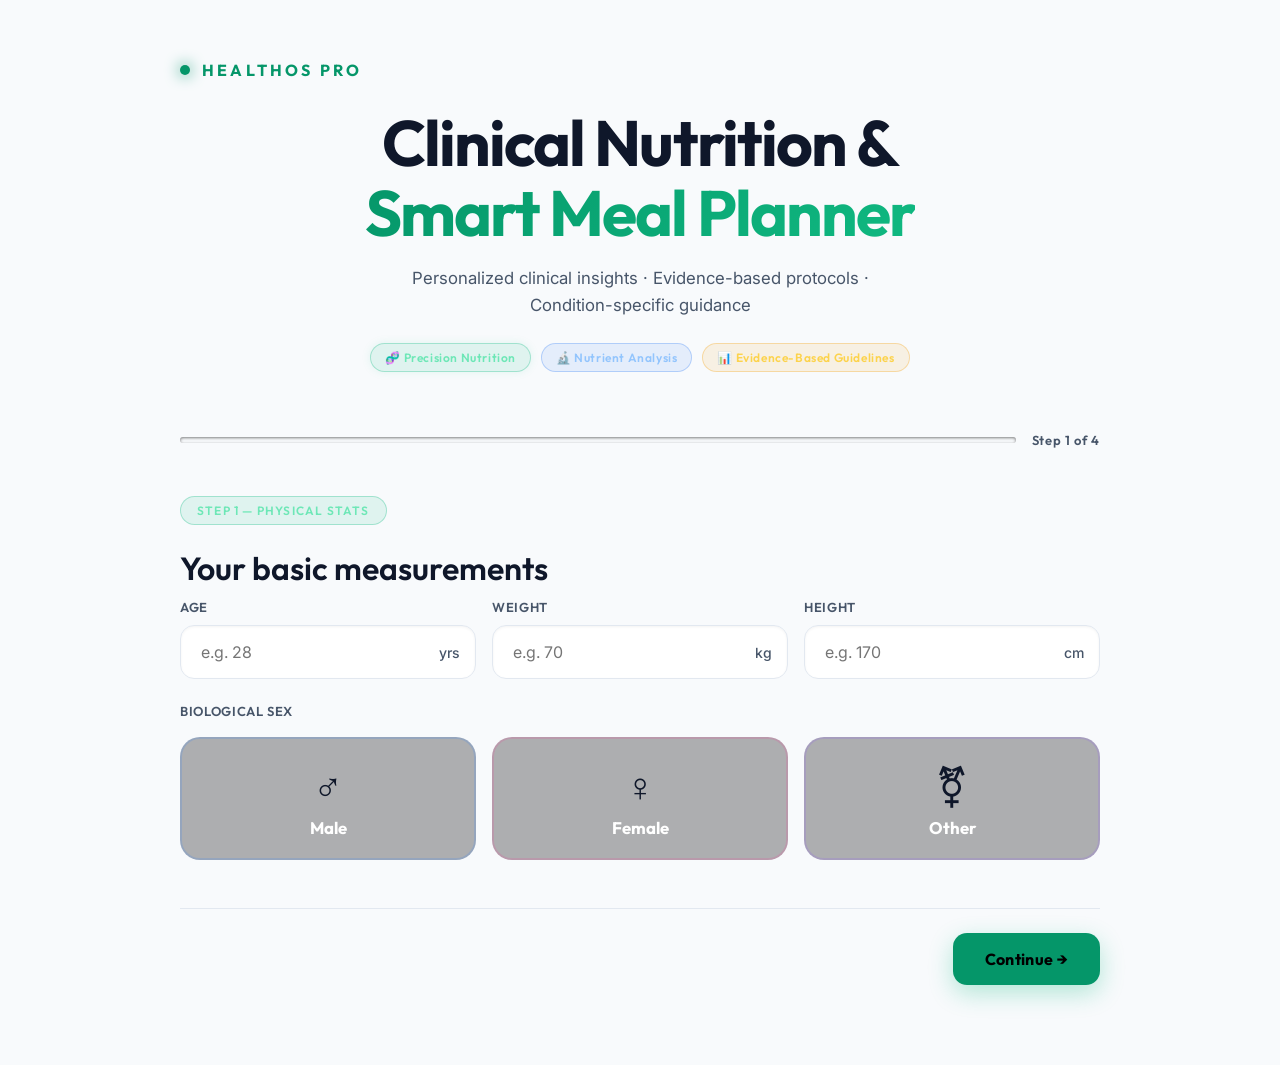
==== commit 04da51cf: "Refine nutrition UI visibility, expand chronic conditions, and remove signup requirement" ====
--- a/frontend/index.html
+++ b/frontend/index.html
@@ -9,11 +9,6 @@
     <link
         href="https://fonts.googleapis.com/css2?family=Outfit:wght@300;400;500;600;700;800&family=Inter:ital,wght@0,300;0,400;0,500;1,300&display=swap"
         rel="stylesheet">
-    <script>
-        if (!localStorage.getItem('healthos_token')) {
-            window.location.href = 'login.html';
-        }
-    </script>
 </head>
 
 <body>
@@ -24,7 +19,6 @@
                     <div class="logo-dot"></div>
                     <span>HealthOS Pro</span>
                 </div>
-                <button class="btn-secondary logout-btn" onclick="logout()">Logout</button>
             </div>
             <h1>Clinical Nutrition &<br><span>Smart Meal Planner</span></h1>
             <p class="subtitle">Personalized clinical insights · Evidence-based protocols · Condition-specific guidance</p>
@@ -233,20 +227,22 @@
             <div class="field-group">
                 <div class="field-label">Chronic Conditions</div>
                 <div class="tag-grid" id="condGrid">
-                    <div class="tag-chip" data-val="Type 2 Diabetes" onclick="tog('condition',this)">Type 2 Diabetes
-                    </div>
+                    <div class="tag-chip" data-val="Type 2 Diabetes" onclick="tog('condition',this)">Diabetes</div>
                     <div class="tag-chip" data-val="Hypertension" onclick="tog('condition',this)">Hypertension</div>
-                    <div class="tag-chip" data-val="High Cholesterol" onclick="tog('condition',this)">High
-                        Cholesterol</div>
-                    <div class="tag-chip" data-val="Thyroid Disorder" onclick="tog('condition',this)">Thyroid
-                        Disorder</div>
+                    <div class="tag-chip" data-val="High Cholesterol" onclick="tog('condition',this)">Cholesterol</div>
+                    <div class="tag-chip" data-val="Thyroid Disorder" onclick="tog('condition',this)">Thyroid</div>
+                    <div class="tag-chip" data-val="GERD" onclick="tog('condition',this)">GERD</div>
+                    <div class="tag-chip" data-val="Fatty Liver" onclick="tog('condition',this)">Fatty Liver</div>
+                    <div class="tag-chip" data-val="Gout" onclick="tog('condition',this)">Gout</div>
+                    <div class="tag-chip" data-val="Hypothyroidism" onclick="tog('condition',this)">Hypothyroidism</div>
+                    <div class="tag-chip" data-val="Anaemia" onclick="tog('condition',this)">Anaemia</div>
                     <div class="tag-chip" data-val="PCOS" onclick="tog('condition',this)">PCOS</div>
                     <div class="tag-chip" data-val="IBS" onclick="tog('condition',this)">IBS</div>
                     <div class="tag-chip" data-val="Asthma" onclick="tog('condition',this)">Asthma</div>
                     <div class="tag-chip" data-val="Arthritis" onclick="tog('condition',this)">Arthritis</div>
-                    <div class="tag-chip" data-val="CKD" onclick="tog('condition',this)">Chronic Kidney Disease</div>
-                    <div class="tag-chip" data-val="Celiac" onclick="tog('condition',this)">Celiac Disease</div>
-                    <div class="tag-chip" data-val="Crohns" onclick="tog('condition',this)">Crohn's Disease</div>
+                    <div class="tag-chip" data-val="CKD" onclick="tog('condition',this)">CKD</div>
+                    <div class="tag-chip" data-val="Celiac" onclick="tog('condition',this)">Celiac</div>
+                    <div class="tag-chip" data-val="Crohns" onclick="tog('condition',this)">Crohn's</div>
                     <div class="tag-chip" data-val="Osteoporosis" onclick="tog('condition',this)">Osteoporosis</div>
                     <div class="tag-chip" data-val="None" onclick="tog('condition',this)">✓ None</div>
                 </div>
--- a/frontend/styles.css
+++ b/frontend/styles.css
@@ -1215,6 +1215,43 @@
 }
 
 /* =========================================
+   INTERACTIVE ELEMENTS
+   ========================================= */
+
+/* Swap buttons */
+.swap-btn {
+    background: rgba(255, 255, 255, 0.1);
+    border: 1px solid rgba(255, 255, 255, 0.2);
+    border-radius: 6px;
+    padding: 2px 6px;
+    cursor: pointer;
+    font-size: 0.8rem;
+    transition: all 0.2s;
+    display: flex;
+    align-items: center;
+    justify-content: center;
+}
+.swap-btn:hover { background: rgba(255, 255, 255, 0.2); }
+
+.swap-btn-mini {
+    background: transparent;
+    border: none;
+    cursor: pointer;
+    font-size: 0.75rem;
+    opacity: 0.6;
+    padding: 2px;
+}
+.swap-btn-mini:hover { opacity: 1; }
+
+/* Meal layout updates */
+.meal-name-row { display: flex; align-items: center; justify-content: space-between; gap: 8px; width: 100%; }
+/* Meal layout updates */
+.meal-name-row { display: flex; align-items: center; justify-content: space-between; gap: 8px; width: 100%; }
+
+/* Week Table cell update */
+.week-meal-cell { display: flex; align-items: center; justify-content: space-between; gap: 8px; width: 100%; min-width: 120px; }
+
+/* =========================================
    PRINT / SAVE AS PDF STYLES
    ========================================= */
 @media print {
@@ -1226,7 +1263,9 @@
     .tab-bar,
     .step-tag,
     .engine-strip,
-    .logout-btn {
+    .logout-btn,
+    .swap-btn,
+    .swap-btn-mini {
         display: none !important;
     }
 
@@ -1245,25 +1284,55 @@
     /* Show all tab panels so full meal plan prints */
     .tab-panel {
         display: block !important;
+        margin-bottom: 40px;
+        page-break-after: auto;
     }
+    
+    #tab-daily::before { content: "Daily Recommended Meal Plan"; display: block; font-family: 'Outfit'; font-weight: 700; font-size: 1.4rem; margin-bottom: 20px; color: var(--accent); }
+    #tab-weekly::before { content: "Weekly Meal Overview"; display: block; font-family: 'Outfit'; font-weight: 700; font-size: 1.4rem; margin-top: 40px; margin-bottom: 20px; color: var(--accent); page-break-before: always; }
+
+    /* Branded Header/Footer */
+    .app::before {
+        content: "HealthOS Pro — Personalized Clinical Nutrition Architecture";
+        display: block;
+        text-align: center;
+        font-family: 'Outfit';
+        font-weight: 700;
+        font-size: 1rem;
+        padding-bottom: 10px;
+        margin-bottom: 30px;
+        border-bottom: 2px solid var(--accent);
+        color: var(--accent);
+    }
+    .app::after {
+        content: "Clinical Support Document — generated on " attr(data-date) " — visit healthos.pro for updates";
+        display: block;
+        text-align: center;
+        font-size: 0.75rem;
+        color: #666;
+        margin-top: 40px;
+        padding-top: 20px;
+        border-top: 1px solid #ddd;
+    }
 
     /* Prevent cards from breaking across pages */
-    .result-card,
-    .condition-banner,
-    .ai-section,
     .day-card {
         break-inside: avoid;
         page-break-inside: avoid;
         box-shadow: none !important;
-        border: 1px solid #ddd !important;
+        border: 1px solid #eee !important;
+        background: #fafafa !important;
+        color: #222 !important;
     }
 
     /* Make text readable on white */
     .result-row,
     .ai-text,
     .meal-name,
-    .meal-time {
-        color: #333 !important;
+    .meal-time,
+    .choice-name,
+    .week-table td {
+        color: #222 !important;
     }
 
     /* Nutrient bar backgrounds visible on white */
